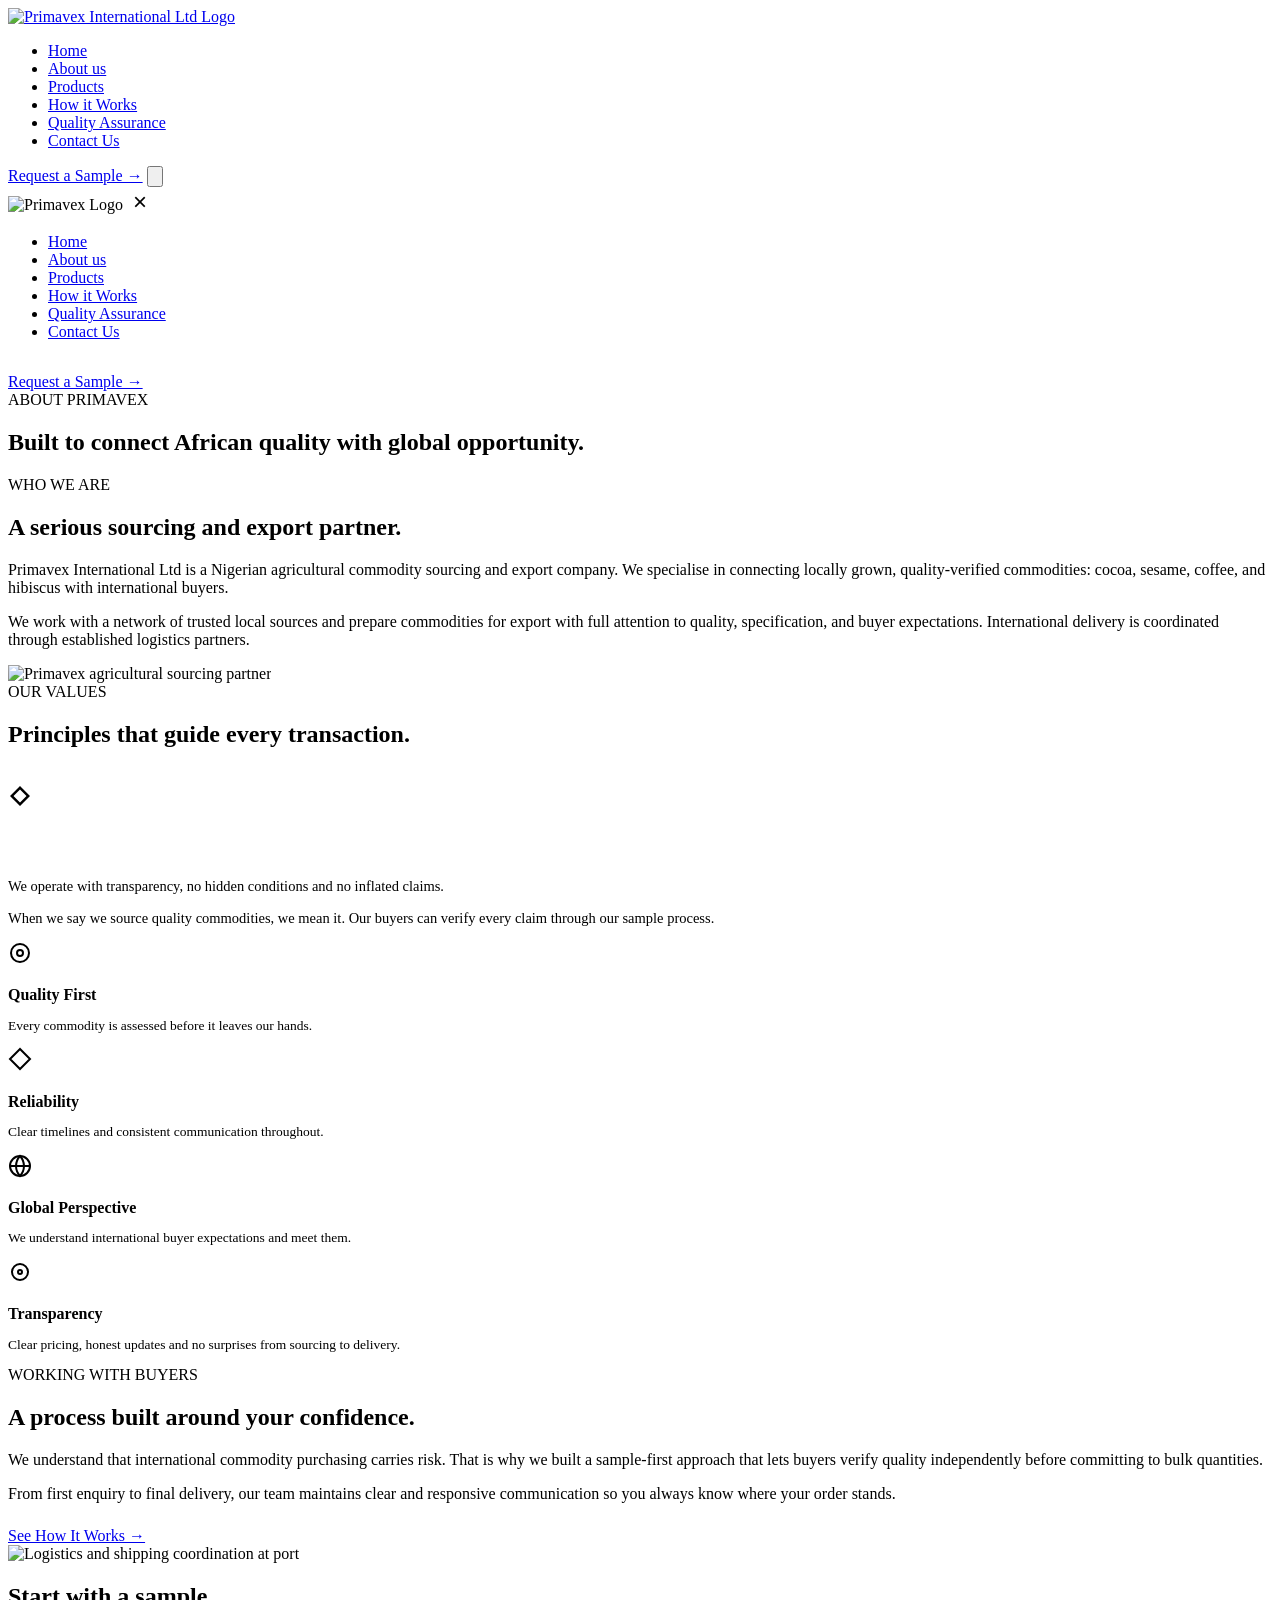
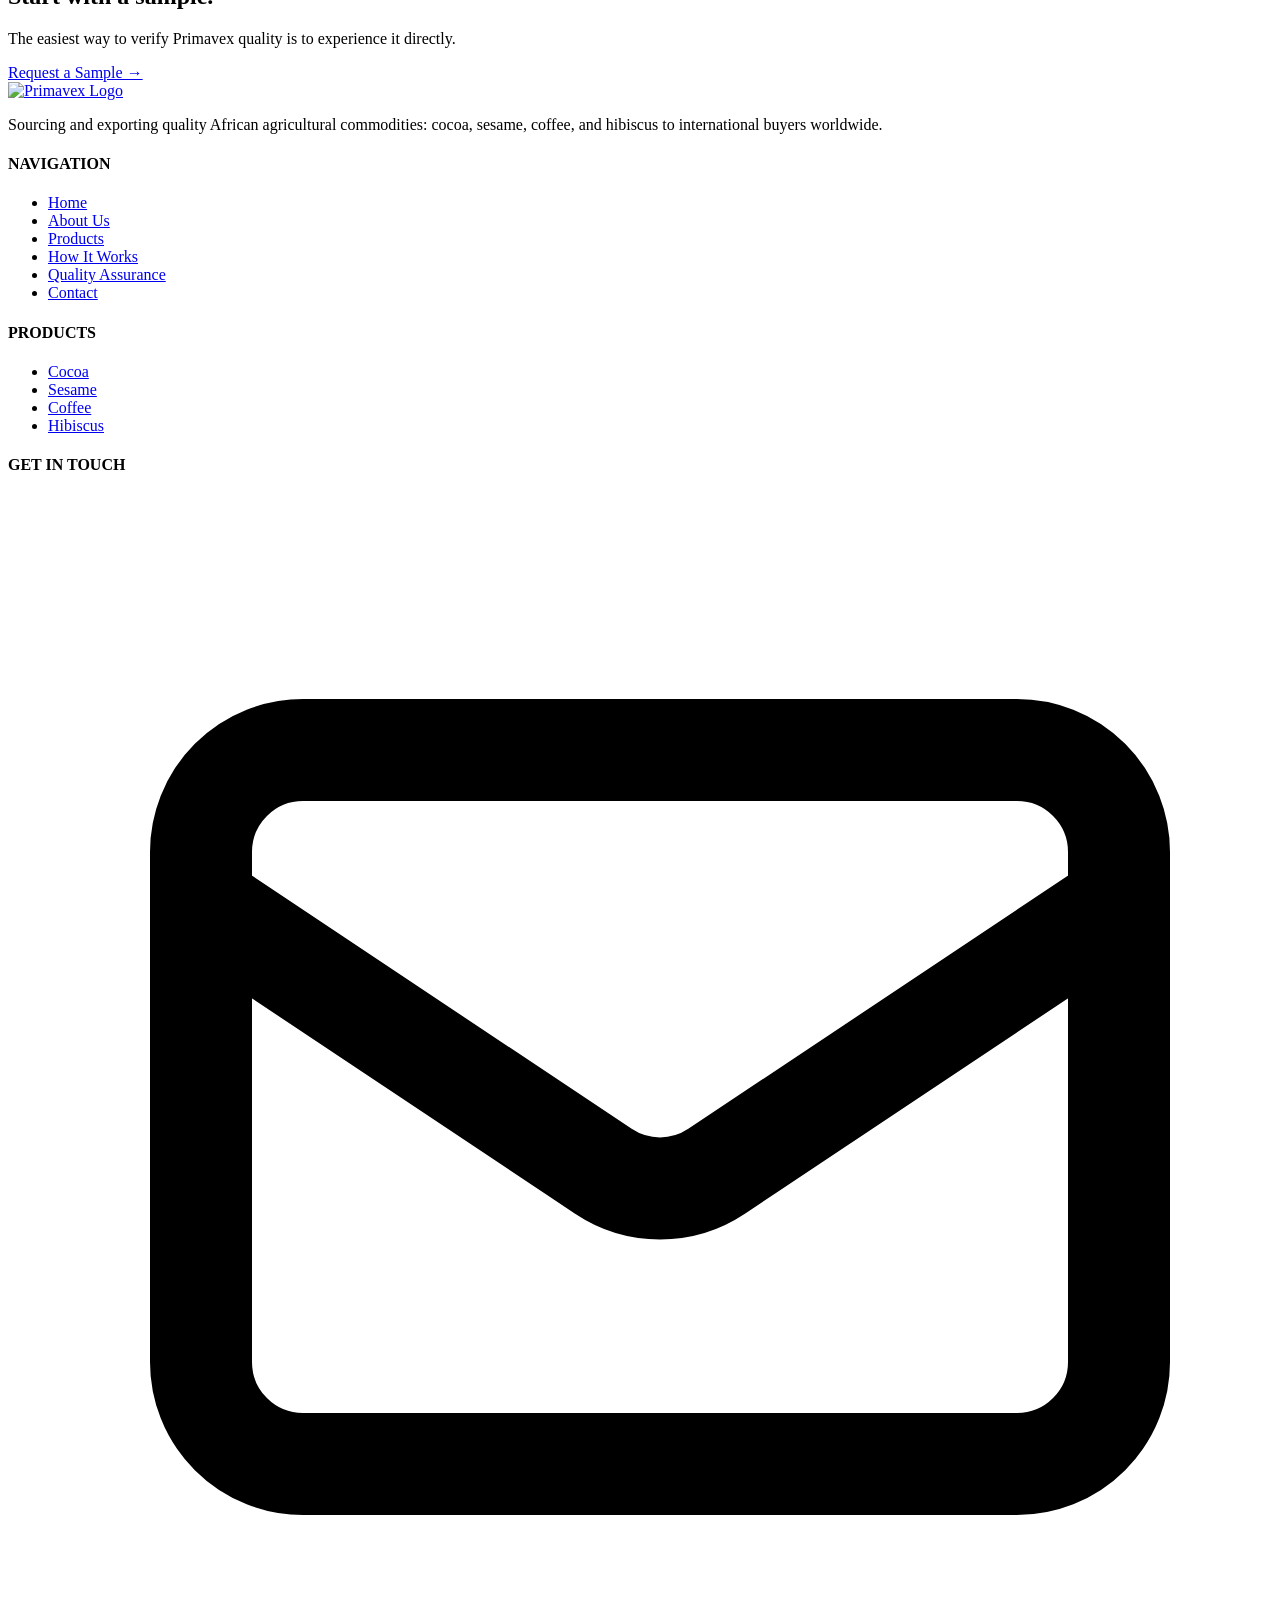
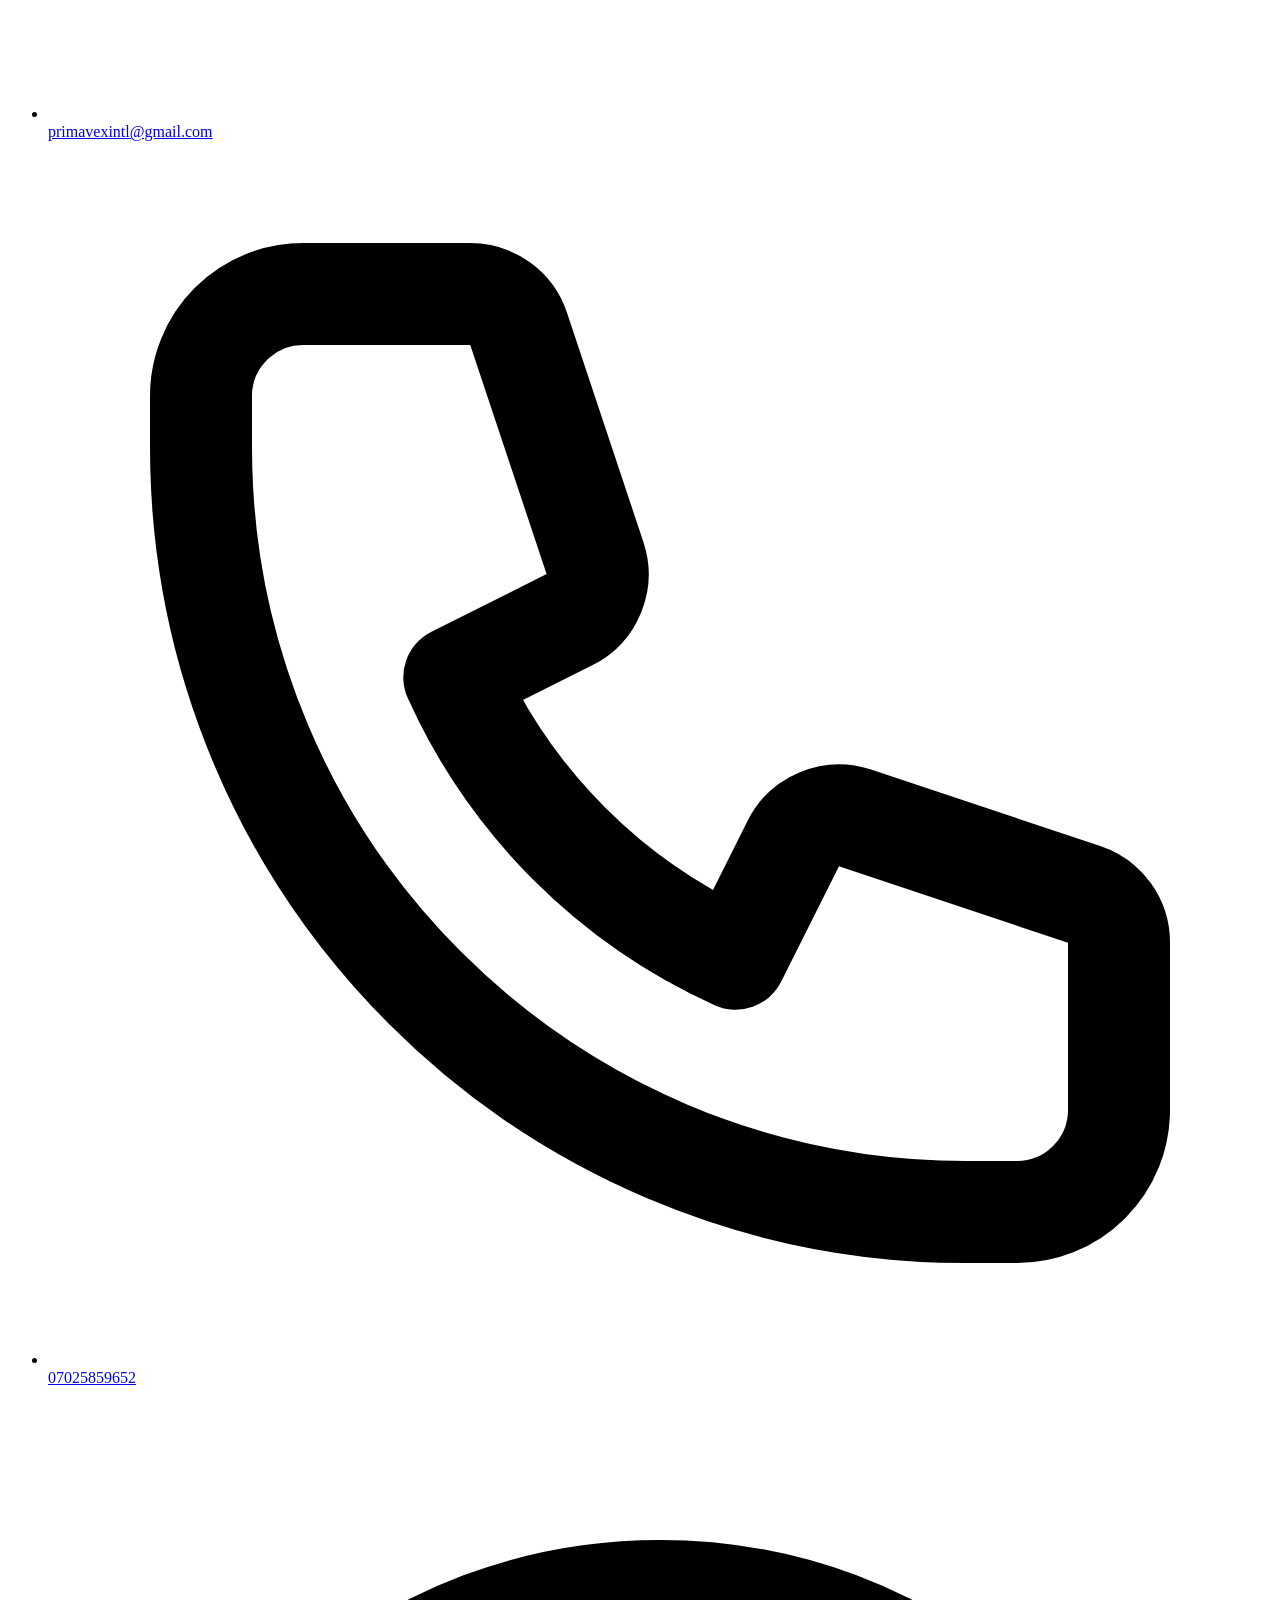
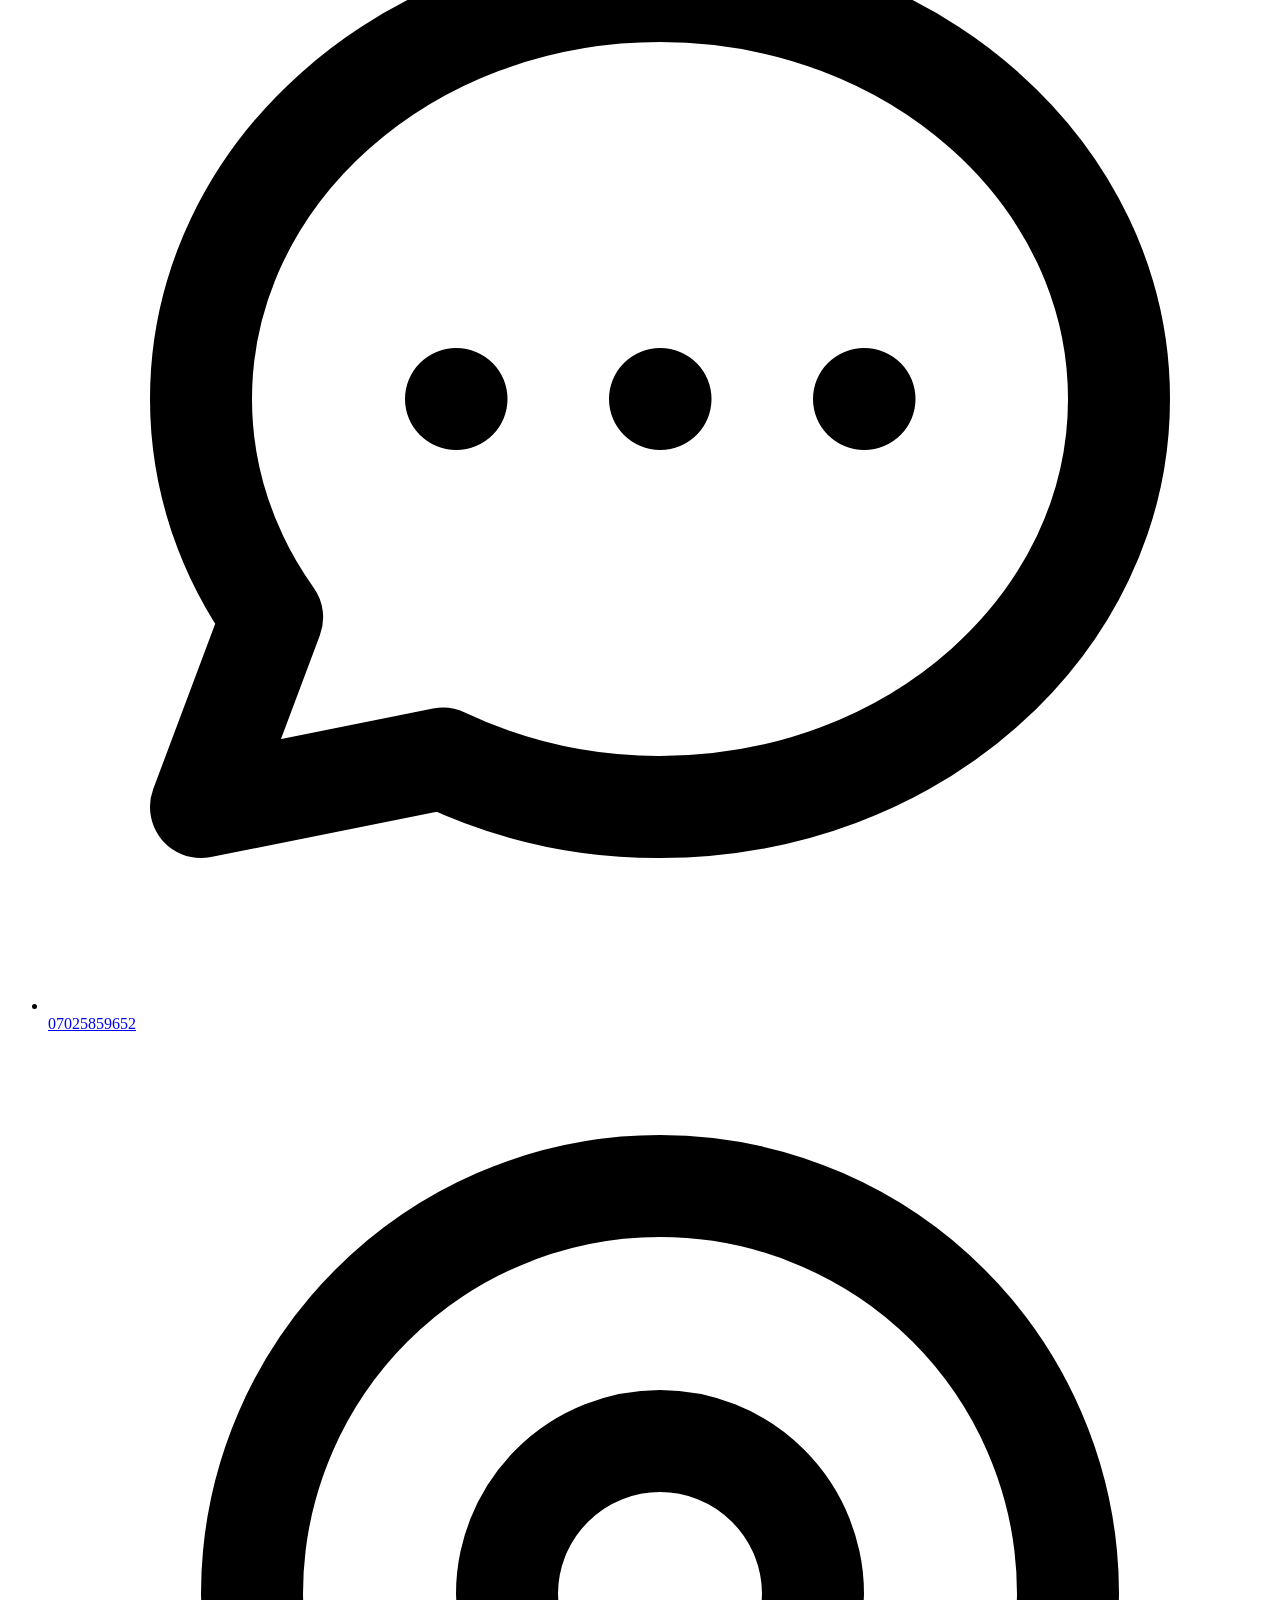
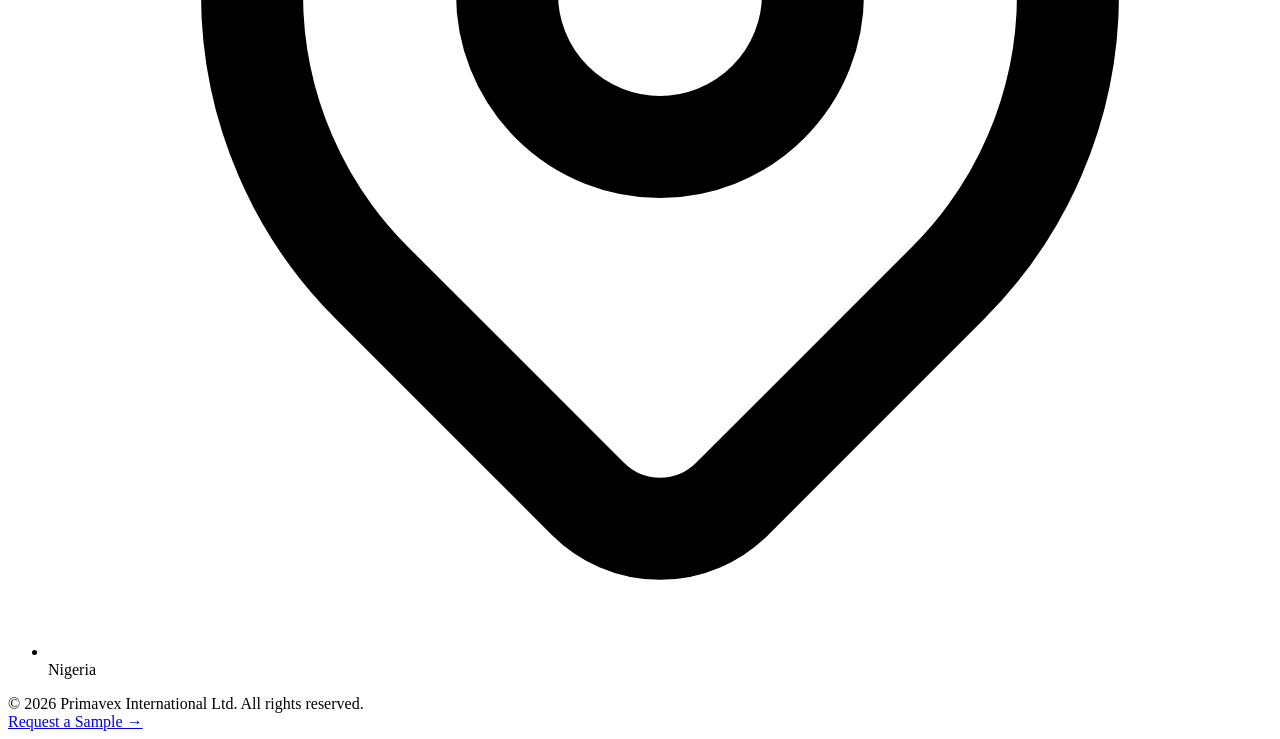
==== about.html @ c96e4984 "Add files via upload" ====
<!DOCTYPE html>
<html lang="en">
<head>
  <meta charset="UTF-8">
  <meta name="viewport" content="width=device-width, initial-scale=1.0">
  <title>About Us | Primavex International Ltd</title>
  <meta name="description" content="Primavex International Ltd is a Nigerian agricultural commodity sourcing and export company connecting African quality with global opportunity.">
  <link rel="stylesheet" href="assets/css/style.css">
  <link rel="icon" type="image/png" href="assets/images/logo.png">
</head>
<body>

  <!-- Floating Frosted Glass Header Navigation -->
  <header class="header-wrapper">
    <nav class="nav-pill" aria-label="Main Navigation">
      <a href="index.html" class="nav-brand" aria-label="Primavex Home">
        <img src="assets/images/logo.png" alt="Primavex International Ltd Logo">
      </a>
      <ul class="nav-menu">
        <li><a href="index.html" class="nav-link">Home</a></li>
        <li><a href="about.html" class="nav-link active">About us</a></li>
        <li><a href="products.html" class="nav-link">Products</a></li>
        <li><a href="how-it-works.html" class="nav-link">How it Works</a></li>
        <li><a href="quality-assurance.html" class="nav-link">Quality Assurance</a></li>
        <li><a href="contact.html" class="nav-link">Contact Us</a></li>
      </ul>
      <div class="nav-actions">
        <a href="request-sample.html" class="btn btn-gold btn-pill">Request a Sample &rarr;</a>
        <button class="mobile-toggle" aria-label="Open mobile navigation menu">
          <svg fill="none" stroke="currentColor" stroke-width="2" viewBox="0 0 24 24">
            <path stroke-linecap="round" stroke-linejoin="round" d="M4 6h16M4 12h16M4 18h16"></path>
          </svg>
        </button>
      </div>
    </nav>
  </header>

  <!-- Mobile Navigation Drawer -->
  <div class="mobile-drawer" aria-hidden="true">
    <div class="mobile-drawer-content">
      <div>
        <div class="mobile-drawer-header">
          <img src="assets/images/logo.png" alt="Primavex Logo" style="height: 32px;">
          <button class="mobile-drawer-close" aria-label="Close menu" style="background:none;border:none;cursor:pointer;font-size:24px;color:var(--primary-navy);">&times;</button>
        </div>
        <ul class="mobile-nav-links">
          <li><a href="index.html" class="nav-link">Home</a></li>
          <li><a href="about.html" class="nav-link active">About us</a></li>
          <li><a href="products.html" class="nav-link">Products</a></li>
          <li><a href="how-it-works.html" class="nav-link">How it Works</a></li>
          <li><a href="quality-assurance.html" class="nav-link">Quality Assurance</a></li>
          <li><a href="contact.html" class="nav-link">Contact Us</a></li>
        </ul>
      </div>
      <div style="margin-top: 32px;">
        <a href="request-sample.html" class="btn btn-gold btn-full">Request a Sample &rarr;</a>
      </div>
    </div>
  </div>

  <main id="main-content">
    <!-- Hero Section -->
    <section class="hero-wrapper" style="background-image: url('assets/images/hero-about.jpg');">
      <div class="hero-overlay"></div>
      <div class="container">
        <div class="hero-content">
          <span class="eyebrow eyebrow-light">ABOUT PRIMAVEX</span>
          <h1>Built to connect African quality with global opportunity.</h1>
        </div>
      </div>
    </section>

    <!-- Section 1: Who We Are -->
    <section class="section-padding bg-white">
      <div class="container">
        <div class="editorial-split">
          <div>
            <span class="eyebrow">WHO WE ARE</span>
            <h2>A serious sourcing and export partner.</h2>
            <p style="margin-top: 14px; margin-bottom: 14px;">Primavex International Ltd is a Nigerian agricultural commodity sourcing and export company. We specialise in connecting locally grown, quality-verified commodities: cocoa, sesame, coffee, and hibiscus with international buyers.</p>
            <p>We work with a network of trusted local sources and prepare commodities for export with full attention to quality, specification, and buyer expectations. International delivery is coordinated through established logistics partners.</p>
          </div>
          <div class="editorial-img-box">
            <img src="assets/images/about-farmer.png" alt="Primavex agricultural sourcing partner">
          </div>
        </div>
      </div>
    </section>

    <!-- Section 2: Our Values (White Background & Outline-only frames) -->
    <section class="section-padding bg-white" style="padding-top: 0;">
      <div class="container">
        <div style="margin-bottom: 36px;">
          <span class="eyebrow">OUR VALUES</span>
          <h2>Principles that guide every transaction.</h2>
        </div>

        <div class="qa-teaser-grid">
          <!-- Black Integrity Card -->
          <div class="frame-black" style="display: flex; flex-direction: column; justify-content: space-between;">
            <div>
              <div style="width: 24px; height: 24px; color: var(--primary-gold); margin-bottom: 24px;">
                <svg viewBox="0 0 24 24" fill="currentColor">
                  <path d="M12 2L2 12l10 10 10-10L12 2zm0 3.5L18.5 12 12 18.5 5.5 12 12 5.5z"/>
                </svg>
              </div>
              <h3 style="font-size: 26px; margin-bottom: 14px; color: #fff;">Integrity</h3>
              <p style="margin-bottom: 14px; font-size: 14.5px;">We operate with transparency, no hidden conditions and no inflated claims.</p>
              <p style="font-size: 14.5px;">When we say we source quality commodities, we mean it. Our buyers can verify every claim through our sample process.</p>
            </div>
          </div>

          <!-- 4 Outline-Only Values Grid (No extra fill!) -->
          <div class="qa-subcards-grid">
            <div class="frame-outline">
              <div style="width: 24px; height: 24px; color: var(--primary-gold); margin-bottom: 14px;">
                <svg fill="none" stroke="currentColor" stroke-width="2" viewBox="0 0 24 24">
                  <circle cx="12" cy="12" r="9"></circle>
                  <circle cx="12" cy="12" r="3"></circle>
                </svg>
              </div>
              <h4 style="font-size: 16px; margin-bottom: 6px;">Quality First</h4>
              <p style="font-size: 13.5px;">Every commodity is assessed before it leaves our hands.</p>
            </div>

            <div class="frame-outline">
              <div style="width: 24px; height: 24px; color: var(--primary-gold); margin-bottom: 14px;">
                <svg viewBox="0 0 24 24" fill="none" stroke="currentColor" stroke-width="2">
                  <path d="M12 2L2 12l10 10 10-10L12 2z"/>
                </svg>
              </div>
              <h4 style="font-size: 16px; margin-bottom: 6px;">Reliability</h4>
              <p style="font-size: 13.5px;">Clear timelines and consistent communication throughout.</p>
            </div>

            <div class="frame-outline">
              <div style="width: 24px; height: 24px; color: var(--primary-gold); margin-bottom: 14px;">
                <svg fill="none" stroke="currentColor" stroke-width="2" viewBox="0 0 24 24">
                  <circle cx="12" cy="12" r="10"></circle>
                  <path d="M2 12h20M12 2a15.3 15.3 0 014 10 15.3 15.3 0 01-4 10 15.3 15.3 0 01-4-10 15.3 15.3 0 014-10z"></path>
                </svg>
              </div>
              <h4 style="font-size: 16px; margin-bottom: 6px;">Global Perspective</h4>
              <p style="font-size: 13.5px;">We understand international buyer expectations and meet them.</p>
            </div>

            <div class="frame-outline">
              <div style="width: 24px; height: 24px; color: var(--primary-gold); margin-bottom: 14px;">
                <svg fill="none" stroke="currentColor" stroke-width="2" viewBox="0 0 24 24">
                  <circle cx="12" cy="12" r="8"></circle>
                  <circle cx="12" cy="12" r="2"></circle>
                </svg>
              </div>
              <h4 style="font-size: 16px; margin-bottom: 6px;">Transparency</h4>
              <p style="font-size: 13.5px;">Clear pricing, honest updates and no surprises from sourcing to delivery.</p>
            </div>
          </div>
        </div>
      </div>
    </section>

    <!-- Section 3: Working With Buyers -->
    <section class="section-padding bg-white" style="padding-top: 0;">
      <div class="container">
        <div class="editorial-split">
          <div>
            <span class="eyebrow">WORKING WITH BUYERS</span>
            <h2>A process built around your confidence.</h2>
            <p style="margin-top: 14px; margin-bottom: 14px;">We understand that international commodity purchasing carries risk. That is why we built a sample-first approach that lets buyers verify quality independently before committing to bulk quantities.</p>
            <p style="margin-bottom: 24px;">From first enquiry to final delivery, our team maintains clear and responsive communication so you always know where your order stands.</p>
            <a href="how-it-works.html" class="btn btn-navy">See How It Works &rarr;</a>
          </div>
          <div class="editorial-img-box">
            <img src="assets/images/about-process.png" alt="Logistics and shipping coordination at port">
          </div>
        </div>
      </div>
    </section>

    <!-- Pre-Footer Dark CTA Banner -->
    <section class="cta-banner">
      <div class="container">
        <div class="cta-banner-inner">
          <h2>Start with a sample.</h2>
          <p>The easiest way to verify Primavex quality is to experience it directly.</p>
          <div class="cta-banner-buttons">
            <a href="request-sample.html" class="btn btn-gold">Request a Sample &rarr;</a>
          </div>
        </div>
      </div>
    </section>
  </main>

  <!-- Site Footer -->
  <footer class="site-footer">
    <div class="container">
      <div class="footer-grid">
        <div class="footer-brand">
          <a href="index.html">
            <img src="assets/images/logo.png" alt="Primavex Logo">
          </a>
          <p>Sourcing and exporting quality African agricultural commodities: cocoa, sesame, coffee, and hibiscus to international buyers worldwide.</p>
        </div>
        <div>
          <h4 class="footer-heading">NAVIGATION</h4>
          <ul class="footer-links">
            <li><a href="index.html">Home</a></li>
            <li><a href="about.html">About Us</a></li>
            <li><a href="products.html">Products</a></li>
            <li><a href="how-it-works.html">How It Works</a></li>
            <li><a href="quality-assurance.html">Quality Assurance</a></li>
            <li><a href="contact.html">Contact</a></li>
          </ul>
        </div>
        <div>
          <h4 class="footer-heading">PRODUCTS</h4>
          <ul class="footer-links">
            <li><a href="products/cocoa.html">Cocoa</a></li>
            <li><a href="products/sesame.html">Sesame</a></li>
            <li><a href="products/coffee.html">Coffee</a></li>
            <li><a href="products/hibiscus.html">Hibiscus</a></li>
          </ul>
        </div>
        <div>
          <h4 class="footer-heading">GET IN TOUCH</h4>
          <ul class="footer-contact-list">
            <li class="footer-contact-item">
              <svg fill="none" stroke="currentColor" stroke-width="2" viewBox="0 0 24 24">
                <path stroke-linecap="round" stroke-linejoin="round" d="M3 8l7.89 5.26a2 2 0 002.22 0L21 8M5 19h14a2 2 0 002-2V7a2 2 0 00-2-2H5a2 2 0 00-2 2v10a2 2 0 002 2z"></path>
              </svg>
              <a href="mailto:primavexintl@gmail.com">primavexintl@gmail.com</a>
            </li>
            <li class="footer-contact-item">
              <svg fill="none" stroke="currentColor" stroke-width="2" viewBox="0 0 24 24">
                <path stroke-linecap="round" stroke-linejoin="round" d="M3 5a2 2 0 012-2h3.28a1 1 0 01.948.684l1.498 4.493a1 1 0 01-.502 1.21l-2.257 1.13a11.042 11.042 0 005.516 5.516l1.13-2.257a1 1 0 011.21-.502l4.493 1.498a1 1 0 01.684.949V19a2 2 0 01-2 2h-1C9.716 21 3 14.284 3 6V5z"></path>
              </svg>
              <a href="tel:07025859652">07025859652</a>
            </li>
            <li class="footer-contact-item">
              <svg fill="none" stroke="currentColor" stroke-width="2" viewBox="0 0 24 24">
                <path stroke-linecap="round" stroke-linejoin="round" d="M8 12h.01M12 12h.01M16 12h.01M21 12c0 4.418-4.03 8-9 8a9.863 9.863 0 01-4.255-.949L3 20l1.395-3.72C3.512 15.042 3 13.574 3 12c0-4.418 4.03-8 9-8s9 3.582 9 8z"></path>
              </svg>
              <a href="https://wa.me/2347025859652" target="_blank" rel="noopener">07025859652</a>
            </li>
            <li class="footer-contact-item">
              <svg fill="none" stroke="currentColor" stroke-width="2" viewBox="0 0 24 24">
                <path stroke-linecap="round" stroke-linejoin="round" d="M17.657 16.657L13.414 20.9a1.998 1.998 0 01-2.827 0l-4.244-4.243a8 8 0 1111.314 0z"></path>
                <path stroke-linecap="round" stroke-linejoin="round" d="M15 11a3 3 0 11-6 0 3 3 0 016 0z"></path>
              </svg>
              <span>Nigeria</span>
            </li>
          </ul>
        </div>
      </div>
      <div class="footer-bottom">
        <div>&copy; 2026 Primavex International Ltd. All rights reserved.</div>
        <div>
          <a href="request-sample.html" class="btn btn-gold btn-sm">Request a Sample &rarr;</a>
        </div>
      </div>
    </div>
  </footer>

  <script src="assets/js/main.js"></script>
</body>
</html>
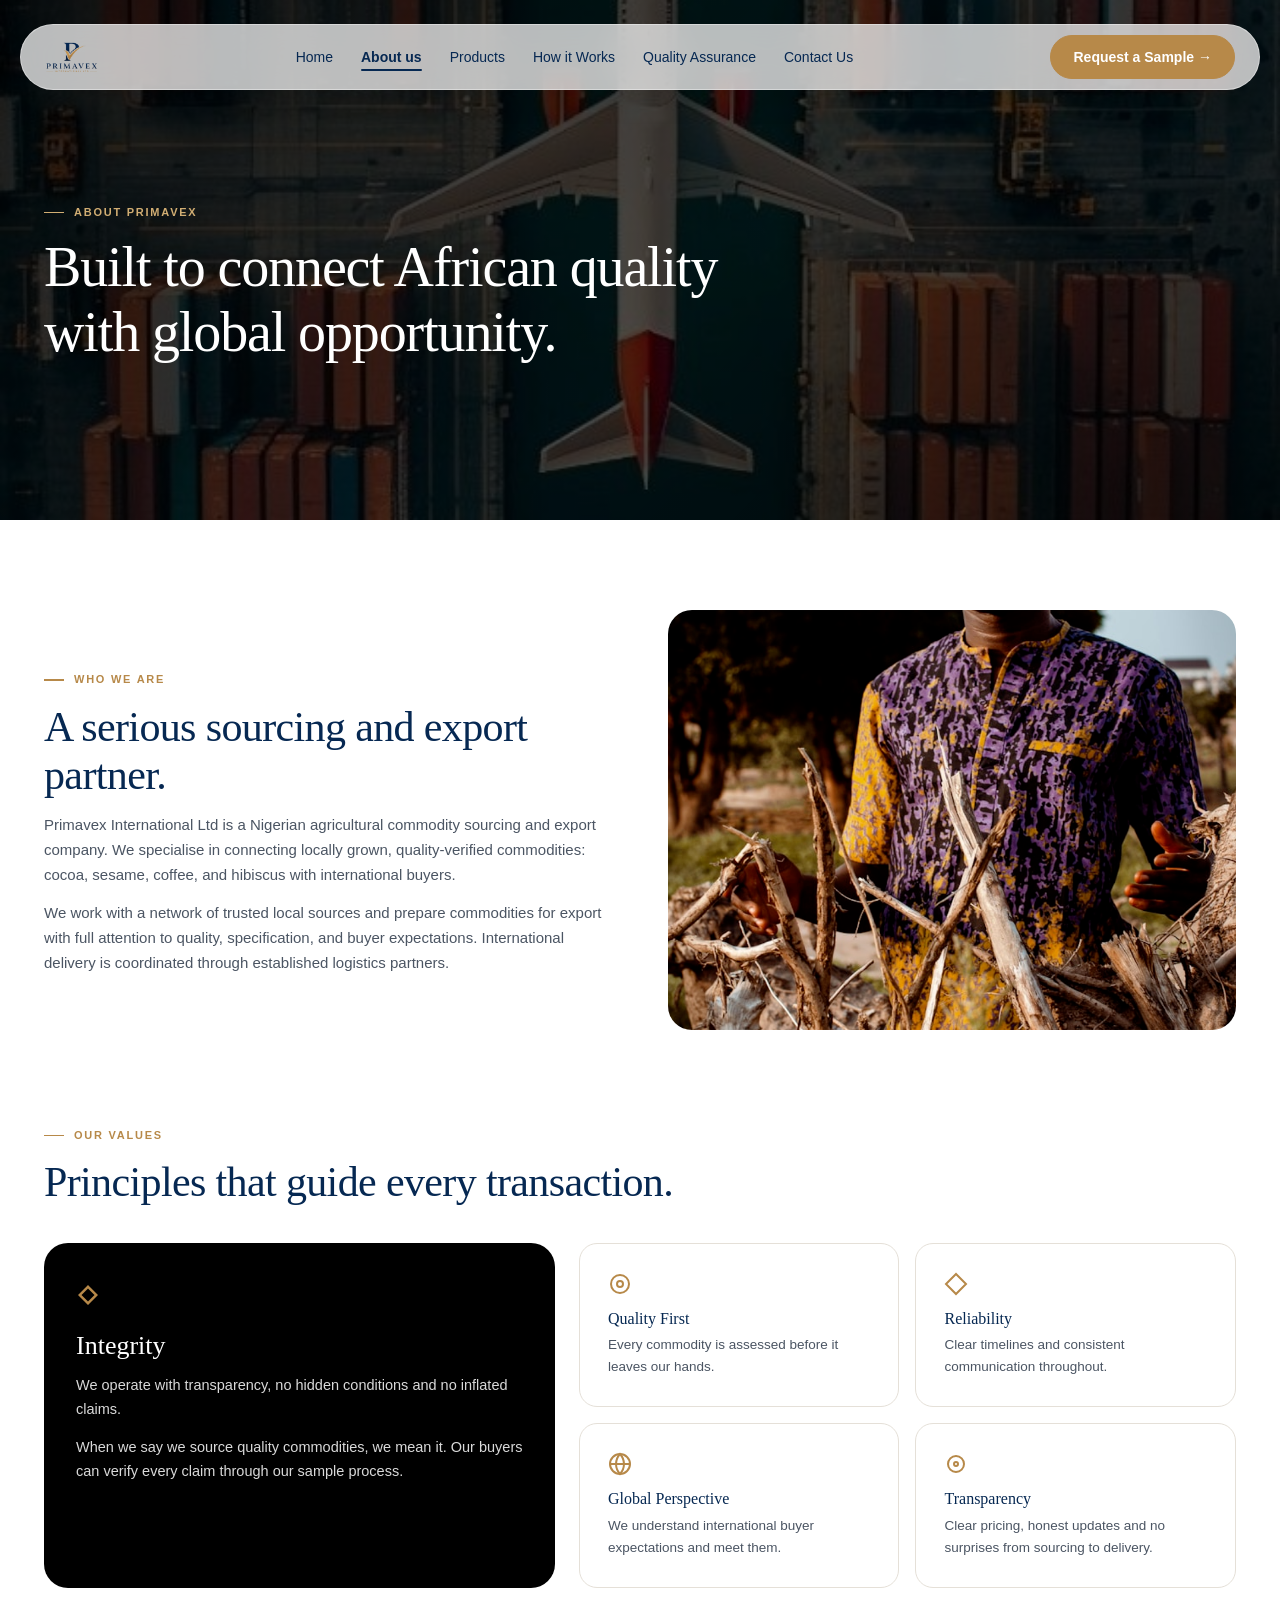
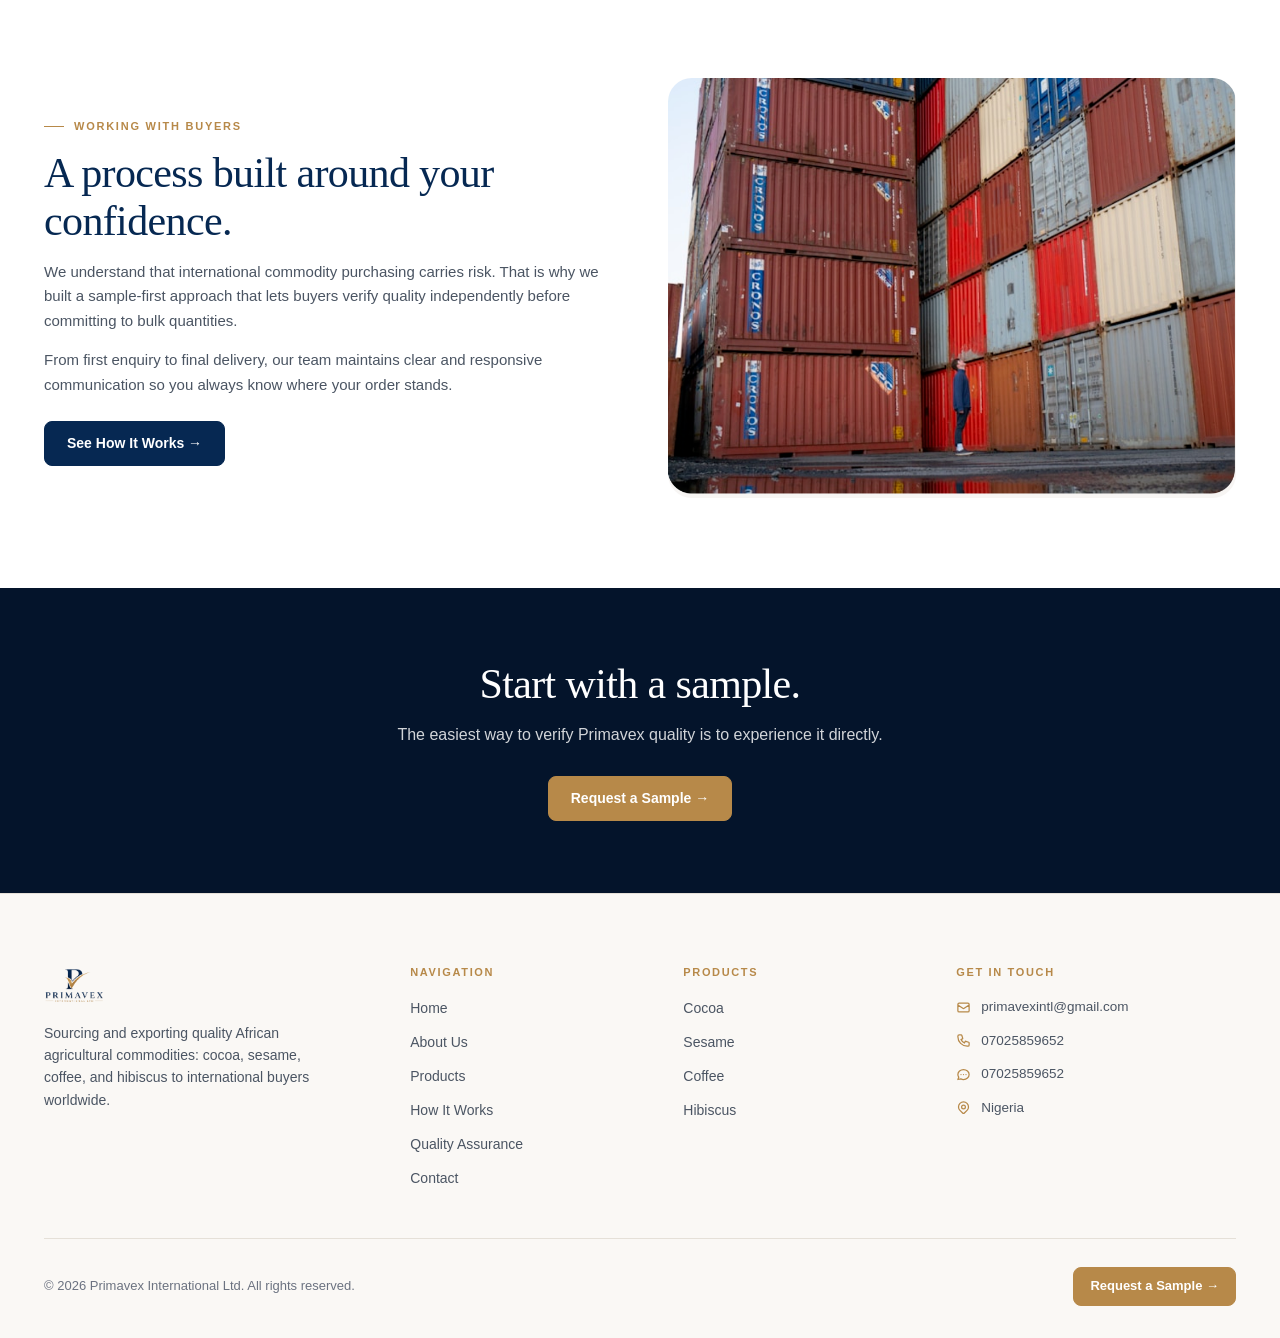
==== commit afdeca4c: "Final Primavex website implementation" ====
--- a/about.html
+++ b/about.html
@@ -5,8 +5,30 @@
   <meta name="viewport" content="width=device-width, initial-scale=1.0">
   <title>About Us | Primavex International Ltd</title>
   <meta name="description" content="Primavex International Ltd is a Nigerian agricultural commodity sourcing and export company connecting African quality with global opportunity.">
+  <meta name="robots" content="index, follow">
+  <link rel="canonical" href="https://primavex-website.vercel.app/about.html">
+
+  <!-- Open Graph / Facebook -->
+  <meta property="og:type" content="website">
+  <meta property="og:site_name" content="Primavex International Ltd">
+  <meta property="og:title" content="About Us | Primavex International Ltd">
+  <meta property="og:description" content="Primavex International Ltd is a Nigerian agricultural commodity sourcing and export company connecting African quality with global opportunity.">
+  <meta property="og:url" content="https://primavex-website.vercel.app/about.html">
+  <meta property="og:image" content="https://primavex-website.vercel.app/assets/images/hero-about.jpg">
+
+  <!-- Twitter / X Card -->
+  <meta name="twitter:card" content="summary_large_image">
+  <meta name="twitter:title" content="About Us | Primavex International Ltd">
+  <meta name="twitter:description" content="Primavex International Ltd is a Nigerian agricultural commodity sourcing and export company connecting African quality with global opportunity.">
+  <meta name="twitter:image" content="https://primavex-website.vercel.app/assets/images/hero-about.jpg">
+
+  <!-- Favicon & Touch Icons -->
+  <link rel="icon" type="image/png" href="assets/images/logo.png">
+  <link rel="apple-touch-icon" href="assets/images/logo.png">
+  <meta name="theme-color" content="#062852">
+
+  <!-- Stylesheet -->
   <link rel="stylesheet" href="assets/css/style.css">
-  <link rel="icon" type="image/png" href="assets/images/logo.png">
 </head>
 <body>
 
@@ -240,7 +262,7 @@
               <svg fill="none" stroke="currentColor" stroke-width="2" viewBox="0 0 24 24">
                 <path stroke-linecap="round" stroke-linejoin="round" d="M8 12h.01M12 12h.01M16 12h.01M21 12c0 4.418-4.03 8-9 8a9.863 9.863 0 01-4.255-.949L3 20l1.395-3.72C3.512 15.042 3 13.574 3 12c0-4.418 4.03-8 9-8s9 3.582 9 8z"></path>
               </svg>
-              <a href="https://wa.me/2347025859652" target="_blank" rel="noopener">07025859652</a>
+              <a href="https://wa.me/2347025859652" target="_blank" rel="noopener noreferrer">07025859652</a>
             </li>
             <li class="footer-contact-item">
               <svg fill="none" stroke="currentColor" stroke-width="2" viewBox="0 0 24 24">
--- a/assets/css/style.css
+++ b/assets/css/style.css
@@ -0,0 +1,1496 @@
+/* ==========================================================================
+   PRIMAVEX INTERNATIONAL LTD | MAIN STYLESHEET
+   Accurate visual translation strictly adhering to Figma designs
+   ========================================================================== */
+
+@import url('https://fonts.googleapis.com/css2?family=Cormorant+Garamond:ital,wght@0,400;0,500;0,600;0,700;1,400;1,600&family=Manrope:wght@300;400;500;600;700&display=swap');
+
+:root {
+  /* Brand Color Palette */
+  --primary-navy: #062852;
+  --deep-navy: #051A3A;
+  --dark-black: #000000;
+  --dark-banner: #04142B;
+  --primary-gold: #B78949;
+  --soft-gold: #D2AE73;
+  --light-gold: #E5C38E;
+  
+  /* Surfaces & Neutrals */
+  --white: #FFFFFF;
+  --page-bg: #FFFFFF;
+  --off-white: #FFFFFF;
+  --subtle-gray: #F9FAFB;
+  --warm-surface: #FAF8F5;
+  --footer-bg: #FAF8F5;
+  
+  /* Text & Borders */
+  --neutral-dark: #111827;
+  --neutral-body: #4B5563;
+  --neutral-light: #6B7280;
+  --border-color: #E5E0D8;
+  --border-subtle: #ECE8E1;
+
+  /* Typography */
+  --font-serif: 'Cormorant Garamond', Georgia, serif;
+  --font-sans: 'Manrope', -apple-system, BlinkMacSystemFont, 'Segoe UI', Roboto, sans-serif;
+
+  /* Dimensions & Spacing */
+  --container-max: 1240px;
+  --radius-sm: 8px;
+  --radius-md: 12px;
+  --radius-lg: 18px;
+  --radius-xl: 24px;
+  --radius-hero: 28px;
+  --radius-full: 9999px;
+
+  /* Shadows */
+  --shadow-sm: 0 1px 3px rgba(0, 0, 0, 0.04);
+  --shadow-md: 0 4px 16px rgba(0, 0, 0, 0.06);
+  --shadow-lg: 0 10px 30px rgba(0, 0, 0, 0.08);
+}
+
+/* Base Reset & Defaults */
+*, *::before, *::after {
+  box-sizing: border-box;
+  margin: 0;
+  padding: 0;
+}
+
+html {
+  font-size: 16px;
+  scroll-behavior: smooth;
+  -webkit-font-smoothing: antialiased;
+  -moz-osx-font-smoothing: grayscale;
+}
+
+body {
+  font-family: var(--font-sans);
+  font-size: 15px;
+  line-height: 1.6;
+  color: var(--neutral-body);
+  background-color: var(--page-bg);
+  min-height: 100vh;
+  display: flex;
+  flex-direction: column;
+}
+
+img, svg, video {
+  display: block;
+  max-width: 100%;
+  height: auto;
+}
+
+a {
+  color: inherit;
+  text-decoration: none;
+  transition: all 0.2s ease;
+}
+
+button, input, select, textarea {
+  font-family: inherit;
+  font-size: inherit;
+}
+
+/* Typography Scale */
+h1, h2, h3, h4, .font-serif {
+  font-family: var(--font-serif);
+  color: var(--primary-navy);
+  font-weight: 500;
+  line-height: 1.15;
+}
+
+h1 {
+  font-size: clamp(36px, 4.8vw, 56px);
+  letter-spacing: -0.02em;
+}
+
+h2 {
+  font-size: clamp(28px, 3.6vw, 42px);
+  letter-spacing: -0.015em;
+}
+
+h3 {
+  font-size: clamp(20px, 2.2vw, 28px);
+}
+
+h4 {
+  font-size: 18px;
+}
+
+p {
+  color: var(--neutral-body);
+  font-size: 15px;
+  line-height: 1.65;
+}
+
+.text-gold {
+  color: var(--primary-gold);
+}
+
+.text-navy {
+  color: var(--primary-navy);
+}
+
+.text-white {
+  color: var(--white);
+}
+
+.text-muted {
+  color: var(--neutral-light);
+}
+
+/* Eyebrow Label (No em dashes, clean uppercase typography) */
+.eyebrow {
+  display: inline-flex;
+  align-items: center;
+  gap: 10px;
+  font-family: var(--font-sans);
+  font-size: 11px;
+  font-weight: 700;
+  letter-spacing: 0.16em;
+  text-transform: uppercase;
+  color: var(--primary-gold);
+  margin-bottom: 14px;
+}
+
+.eyebrow::before {
+  content: '';
+  display: inline-block;
+  width: 20px;
+  height: 1.5px;
+  background-color: var(--primary-gold);
+}
+
+.eyebrow-light {
+  color: var(--soft-gold);
+}
+.eyebrow-light::before {
+  background-color: var(--soft-gold);
+}
+
+/* Containers */
+.container {
+  width: 100%;
+  max-width: var(--container-max);
+  margin-left: auto;
+  margin-right: auto;
+  padding-left: 24px;
+  padding-right: 24px;
+}
+
+.section-padding {
+  padding-top: clamp(56px, 7vw, 90px);
+  padding-bottom: clamp(56px, 7vw, 90px);
+}
+
+.bg-white {
+  background-color: var(--white);
+}
+
+.bg-warm-surface {
+  background-color: var(--warm-surface);
+}
+
+/* Floating Glass Header Navigation */
+.header-wrapper {
+  position: absolute;
+  top: 24px;
+  left: 0;
+  width: 100%;
+  z-index: 100;
+  display: flex;
+  justify-content: center;
+  padding: 0 20px;
+}
+
+.nav-pill {
+  width: 100%;
+  max-width: var(--container-max);
+  background: rgba(255, 255, 255, 0.72);
+  backdrop-filter: blur(20px);
+  -webkit-backdrop-filter: blur(20px);
+  border: 1px solid rgba(255, 255, 255, 0.4);
+  border-radius: var(--radius-full);
+  padding: 10px 24px;
+  display: flex;
+  align-items: center;
+  justify-content: space-between;
+  box-shadow: 0 10px 30px rgba(0, 0, 0, 0.08);
+  transition: all 0.3s ease;
+}
+
+.nav-brand {
+  display: flex;
+  align-items: center;
+}
+
+.nav-brand img {
+  height: 34px;
+  width: auto;
+  object-fit: contain;
+}
+
+.nav-menu {
+  display: flex;
+  align-items: center;
+  list-style: none;
+  gap: 28px;
+}
+
+.nav-link {
+  font-family: var(--font-sans);
+  font-size: 14px;
+  font-weight: 500;
+  color: var(--primary-navy);
+  position: relative;
+  padding: 4px 0;
+}
+
+.nav-link:hover {
+  color: var(--primary-gold);
+}
+
+.nav-link.active {
+  color: var(--primary-navy);
+  font-weight: 600;
+}
+
+.nav-link.active::after {
+  content: '';
+  position: absolute;
+  bottom: -2px;
+  left: 0;
+  width: 100%;
+  height: 2px;
+  background-color: var(--primary-navy);
+  border-radius: 2px;
+}
+
+.nav-actions {
+  display: flex;
+  align-items: center;
+  gap: 16px;
+}
+
+/* Mobile Toggle */
+.mobile-toggle {
+  display: none;
+  background: transparent;
+  border: none;
+  cursor: pointer;
+  padding: 6px;
+  color: var(--primary-navy);
+}
+
+.mobile-toggle svg {
+  width: 24px;
+  height: 24px;
+}
+
+/* Mobile Drawer */
+.mobile-drawer {
+  position: fixed;
+  top: 0;
+  left: 0;
+  width: 100%;
+  height: 100%;
+  background: rgba(0, 0, 0, 0.6);
+  backdrop-filter: blur(8px);
+  z-index: 200;
+  opacity: 0;
+  visibility: hidden;
+  transition: all 0.3s ease;
+}
+
+.mobile-drawer.open {
+  opacity: 1;
+  visibility: visible;
+}
+
+.mobile-drawer-content {
+  position: absolute;
+  top: 0;
+  right: 0;
+  width: 85%;
+  max-width: 340px;
+  height: 100%;
+  background: var(--white);
+  padding: 32px 24px;
+  display: flex;
+  flex-direction: column;
+  justify-content: space-between;
+  transform: translateX(100%);
+  transition: transform 0.3s cubic-bezier(0.16, 1, 0.3, 1);
+  box-shadow: -10px 0 30px rgba(0, 0, 0, 0.15);
+}
+
+.mobile-drawer.open .mobile-drawer-content {
+  transform: translateX(0);
+}
+
+.mobile-drawer-header {
+  display: flex;
+  align-items: center;
+  justify-content: space-between;
+  margin-bottom: 32px;
+}
+
+.mobile-nav-links {
+  display: flex;
+  flex-direction: column;
+  gap: 20px;
+  list-style: none;
+}
+
+.mobile-nav-links .nav-link {
+  font-size: 17px;
+  display: block;
+}
+
+/* Buttons */
+.btn {
+  display: inline-flex;
+  align-items: center;
+  justify-content: center;
+  gap: 8px;
+  font-family: var(--font-sans);
+  font-size: 14px;
+  font-weight: 600;
+  padding: 10px 22px;
+  border-radius: var(--radius-sm);
+  border: 1px solid transparent;
+  cursor: pointer;
+  text-decoration: none;
+  transition: all 0.2s ease;
+  white-space: nowrap;
+}
+
+.btn-gold {
+  background-color: var(--primary-gold);
+  color: var(--white);
+  border-color: var(--primary-gold);
+}
+
+.btn-gold:hover {
+  background-color: #a4783d;
+  border-color: #a4783d;
+}
+
+.btn-navy {
+  background-color: var(--primary-navy);
+  color: var(--white);
+  border-color: var(--primary-navy);
+}
+
+.btn-navy:hover {
+  background-color: #041a37;
+  border-color: #041a37;
+}
+
+.btn-outline-white {
+  background-color: transparent;
+  color: var(--white);
+  border-color: rgba(255, 255, 255, 0.5);
+}
+
+.btn-outline-white:hover {
+  background-color: rgba(255, 255, 255, 0.1);
+  border-color: var(--white);
+}
+
+.btn-outline-navy {
+  background-color: transparent;
+  color: var(--primary-navy);
+  border-color: var(--border-color);
+}
+
+.btn-outline-navy:hover {
+  border-color: var(--primary-navy);
+  background-color: var(--subtle-gray);
+}
+
+.btn-white {
+  background-color: var(--white);
+  color: var(--primary-navy);
+  border-color: var(--white);
+}
+
+.btn-white:hover {
+  background-color: #f3f4f6;
+}
+
+.btn-pill {
+  border-radius: var(--radius-full);
+}
+
+.btn-sm {
+  padding: 8px 16px;
+  font-size: 13px;
+}
+
+.btn-lg {
+  padding: 13px 26px;
+  font-size: 15px;
+}
+
+.btn-full {
+  width: 100%;
+}
+
+/* Hero Sections (Full-viewport / Full-width, NO rounded corner radius on background) */
+.hero-wrapper {
+  position: relative;
+  min-height: 520px;
+  display: flex;
+  align-items: center;
+  padding-top: 130px;
+  padding-bottom: 70px;
+  background-color: var(--deep-navy);
+  background-size: cover;
+  background-position: center;
+  background-repeat: no-repeat;
+  color: var(--white);
+  overflow: hidden;
+  border-radius: 0;
+  margin: 0;
+  width: 100%;
+}
+
+.hero-overlay {
+  position: absolute;
+  inset: 0;
+  background: linear-gradient(135deg, rgba(0, 0, 0, 0.85) 0%, rgba(0, 0, 0, 0.7) 55%, rgba(0, 0, 0, 0.85) 100%);
+}
+
+.hero-content {
+  position: relative;
+  z-index: 10;
+  max-width: 780px;
+}
+
+.hero-content h1 {
+  color: var(--white);
+  margin-bottom: 20px;
+}
+
+.hero-content p {
+  color: rgba(255, 255, 255, 0.85);
+  font-size: clamp(16px, 1.8vw, 19px);
+  line-height: 1.6;
+  margin-bottom: 32px;
+}
+
+.hero-split-content {
+  display: grid;
+  grid-template-columns: 1fr 1fr;
+  gap: 40px;
+  align-items: flex-end;
+}
+
+.hero-cta-group {
+  display: flex;
+  flex-wrap: wrap;
+  gap: 16px;
+  align-items: center;
+}
+
+/* Feature Highlights Bar */
+.feature-bar {
+  background: var(--white);
+  padding: 36px 0 24px 0;
+  border-bottom: 1px solid var(--border-subtle);
+}
+
+.feature-bar-grid {
+  display: grid;
+  grid-template-columns: repeat(4, 1fr);
+  gap: 24px;
+}
+
+.feature-bar-item {
+  display: flex;
+  align-items: flex-start;
+  gap: 14px;
+}
+
+.feature-icon-box {
+  width: 42px;
+  height: 42px;
+  border-radius: var(--radius-sm);
+  background: #FAF8F5;
+  border: 1px solid #EFEAE2;
+  color: var(--primary-gold);
+  display: flex;
+  align-items: center;
+  justify-content: center;
+  flex-shrink: 0;
+}
+
+.feature-bar-item h4 {
+  font-family: var(--font-sans);
+  font-size: 14.5px;
+  font-weight: 700;
+  color: var(--primary-navy);
+  margin-bottom: 4px;
+}
+
+.feature-bar-item p {
+  font-size: 13px;
+  line-height: 1.5;
+  color: var(--neutral-body);
+}
+
+/* Product Showcase (Home) */
+.product-showcase-grid {
+  display: grid;
+  grid-template-columns: 1fr 1.25fr;
+  gap: 48px;
+  align-items: center;
+}
+
+.product-cards-2x2 {
+  display: grid;
+  grid-template-columns: repeat(2, 1fr);
+  gap: 20px;
+}
+
+.showcase-product-card {
+  position: relative;
+  height: 220px;
+  border-radius: var(--radius-lg);
+  overflow: hidden;
+  background-size: cover;
+  background-position: center;
+  display: flex;
+  flex-direction: column;
+  justify-content: space-between;
+  padding: 16px;
+  box-shadow: var(--shadow-sm);
+  transition: transform 0.3s ease, box-shadow 0.3s ease;
+  text-decoration: none;
+}
+
+.showcase-product-card::before {
+  content: '';
+  position: absolute;
+  inset: 0;
+  background: linear-gradient(180deg, rgba(0, 0, 0, 0.15) 0%, rgba(0, 0, 0, 0.65) 100%);
+  transition: opacity 0.3s ease;
+}
+
+.showcase-product-card:hover {
+  transform: translateY(-4px);
+  box-shadow: var(--shadow-lg);
+}
+
+.showcase-product-card:hover::before {
+  background: linear-gradient(180deg, rgba(0, 0, 0, 0.1) 0%, rgba(0, 0, 0, 0.8) 100%);
+}
+
+.showcase-badge {
+  position: relative;
+  z-index: 2;
+  align-self: flex-start;
+  background: rgba(255, 255, 255, 0.85);
+  backdrop-filter: blur(8px);
+  color: var(--primary-navy);
+  font-size: 12px;
+  font-weight: 700;
+  padding: 4px 12px;
+  border-radius: var(--radius-full);
+}
+
+.showcase-arrow-btn {
+  position: relative;
+  z-index: 2;
+  align-self: flex-end;
+  width: 32px;
+  height: 32px;
+  border-radius: var(--radius-full);
+  background: var(--primary-navy);
+  color: var(--white);
+  display: flex;
+  align-items: center;
+  justify-content: center;
+  transition: background-color 0.2s ease, transform 0.2s ease;
+}
+
+.showcase-product-card:hover .showcase-arrow-btn {
+  background: var(--primary-gold);
+  transform: rotate(45deg);
+}
+
+/* 5-Step Process (Home & How It Works) */
+.process-split {
+  display: grid;
+  grid-template-columns: 1fr 1.35fr;
+  gap: 56px;
+  align-items: flex-start;
+}
+
+.process-steps-list {
+  display: flex;
+  flex-direction: column;
+}
+
+.process-step-item {
+  display: grid;
+  grid-template-columns: 70px 1fr;
+  gap: 20px;
+  padding: 24px 0;
+  border-bottom: 1px solid var(--border-subtle);
+  align-items: baseline;
+}
+
+.process-step-item:last-child {
+  border-bottom: none;
+}
+
+.process-step-num {
+  font-family: var(--font-serif);
+  font-size: 38px;
+  color: var(--soft-gold);
+  line-height: 1;
+  font-weight: 600;
+}
+
+.process-step-text h3 {
+  font-family: var(--font-serif);
+  font-size: 22px;
+  color: var(--primary-navy);
+  margin-bottom: 6px;
+}
+
+.process-step-text p {
+  font-size: 14.5px;
+  color: var(--neutral-body);
+  line-height: 1.6;
+}
+
+/* Editorial 2-Column Split */
+.editorial-split {
+  display: grid;
+  grid-template-columns: 1fr 1fr;
+  gap: 56px;
+  align-items: center;
+}
+
+.editorial-img-box {
+  border-radius: var(--radius-xl);
+  overflow: hidden;
+}
+
+.editorial-img-box img {
+  width: 100%;
+  height: 420px;
+  object-fit: cover;
+}
+
+/* Outline-Only vs Filled Frame Rules (Strict Figma Fidelity) */
+.frame-outline {
+  background: var(--white);
+  border: 1px solid var(--border-color);
+  border-radius: var(--radius-lg);
+  padding: 28px;
+}
+
+.frame-black {
+  background: var(--dark-black);
+  color: var(--white);
+  border-radius: var(--radius-xl);
+  padding: 40px 32px;
+}
+
+.frame-black h2, .frame-black h3, .frame-black h4 {
+  color: var(--white);
+}
+
+.frame-black p {
+  color: rgba(255, 255, 255, 0.85);
+}
+
+/* Quality Assurance Teaser (Home) */
+.qa-teaser-grid {
+  display: grid;
+  grid-template-columns: 1.05fr 1.35fr;
+  gap: 24px;
+}
+
+.qa-subcards-grid {
+  display: grid;
+  grid-template-columns: repeat(2, 1fr);
+  gap: 16px;
+}
+
+.qa-subcard {
+  background: var(--white);
+  border: 1px solid var(--border-color);
+  border-radius: var(--radius-md);
+  padding: 24px;
+}
+
+.qa-subcard h4 {
+  font-family: var(--font-sans);
+  font-size: 15px;
+  font-weight: 700;
+  color: var(--primary-navy);
+  margin-bottom: 8px;
+}
+
+.qa-subcard p {
+  font-size: 13.5px;
+}
+
+/* Global Reach Map Section (No dark border outline!) */
+.global-reach-box {
+  text-align: center;
+  max-width: 700px;
+  margin: 0 auto 36px auto;
+}
+
+.map-container {
+  border-radius: var(--radius-xl);
+  overflow: hidden;
+  /* NO dark outline/border! Clean image matching Figma */
+}
+
+.map-container img {
+  width: 100%;
+  height: auto;
+  display: block;
+}
+
+/* Pre-Footer Dark CTA Banner */
+.cta-banner {
+  background-color: var(--dark-banner);
+  color: var(--white);
+  text-align: center;
+  padding: 72px 24px;
+}
+
+.cta-banner-inner {
+  max-width: 640px;
+  margin: 0 auto;
+}
+
+.cta-banner h2 {
+  color: var(--white);
+  margin-bottom: 14px;
+}
+
+.cta-banner p {
+  color: rgba(255, 255, 255, 0.82);
+  font-size: 16px;
+  margin-bottom: 28px;
+}
+
+.cta-banner-buttons {
+  display: flex;
+  justify-content: center;
+  gap: 14px;
+  flex-wrap: wrap;
+}
+
+/* Products Catalog Page */
+.products-catalog-grid {
+  display: grid;
+  grid-template-columns: repeat(2, 1fr);
+  gap: 28px;
+}
+
+.product-card-large {
+  background: var(--white);
+  border: 1px solid var(--border-color);
+  border-radius: var(--radius-xl);
+  overflow: hidden;
+  display: flex;
+  flex-direction: column;
+}
+
+.product-card-image {
+  height: 260px;
+  width: 100%;
+  object-fit: cover;
+}
+
+.product-card-body {
+  padding: 28px;
+  display: flex;
+  flex-direction: column;
+  flex-grow: 1;
+}
+
+.product-meta-tags {
+  display: flex;
+  align-items: center;
+  gap: 10px;
+  margin-bottom: 14px;
+}
+
+.tag-badge {
+  color: var(--primary-gold);
+  font-size: 11px;
+  font-weight: 700;
+  text-transform: uppercase;
+  letter-spacing: 0.1em;
+}
+
+.origin-text {
+  font-size: 13px;
+  color: var(--neutral-light);
+}
+
+.product-card-body h3 {
+  font-family: var(--font-serif);
+  font-size: 24px;
+  color: var(--primary-navy);
+  margin-bottom: 10px;
+}
+
+.product-card-body p {
+  font-size: 14.5px;
+  margin-bottom: 24px;
+  flex-grow: 1;
+}
+
+.product-card-actions {
+  display: flex;
+  align-items: center;
+  gap: 12px;
+}
+
+/* Product Detail Page */
+.breadcrumbs {
+  display: flex;
+  align-items: center;
+  gap: 8px;
+  font-size: 13.5px;
+  color: var(--neutral-light);
+  margin-bottom: 28px;
+}
+
+.breadcrumbs a {
+  color: var(--primary-navy);
+  font-weight: 500;
+}
+
+.product-detail-split {
+  display: grid;
+  grid-template-columns: 1.1fr 1fr;
+  gap: 44px;
+  align-items: flex-start;
+  margin-bottom: 56px;
+}
+
+.product-hero-image-box {
+  border-radius: var(--radius-xl);
+  overflow: hidden;
+}
+
+.product-hero-image-box img {
+  width: 100%;
+  height: 480px;
+  object-fit: cover;
+}
+
+.product-detail-info {
+  display: flex;
+  flex-direction: column;
+}
+
+.product-detail-subtitle {
+  font-family: var(--font-serif);
+  font-style: italic;
+  font-size: 20px;
+  color: var(--neutral-body);
+  margin-bottom: 14px;
+}
+
+/* Outline-only specifications box (No unnecessary background fill!) */
+.specifications-box {
+  background: transparent;
+  border: 1px solid var(--border-color);
+  border-radius: var(--radius-md);
+  padding: 24px;
+  margin: 24px 0;
+}
+
+.specifications-box-title {
+  font-family: var(--font-sans);
+  font-size: 11px;
+  font-weight: 700;
+  text-transform: uppercase;
+  letter-spacing: 0.12em;
+  color: var(--primary-gold);
+  margin-bottom: 14px;
+}
+
+.specifications-list {
+  list-style: none;
+  display: flex;
+  flex-direction: column;
+  gap: 8px;
+}
+
+.specifications-list li {
+  font-size: 14px;
+  color: var(--neutral-dark);
+  display: flex;
+  align-items: flex-start;
+  gap: 8px;
+}
+
+.specifications-list li::before {
+  content: '•';
+  color: var(--primary-gold);
+  font-size: 16px;
+  line-height: 1;
+}
+
+.product-overview-section {
+  background: var(--white);
+  padding: 56px 0;
+  border-top: 1px solid var(--border-subtle);
+  border-bottom: 1px solid var(--border-subtle);
+}
+
+.overview-split {
+  display: grid;
+  grid-template-columns: 1fr 1.6fr;
+  gap: 48px;
+}
+
+.sample-availability-box {
+  background: transparent;
+  border: 1px solid var(--border-color);
+  border-radius: var(--radius-md);
+  padding: 22px;
+  margin-top: 24px;
+}
+
+.sample-availability-box h4 {
+  font-family: var(--font-sans);
+  font-size: 11px;
+  font-weight: 700;
+  text-transform: uppercase;
+  letter-spacing: 0.12em;
+  color: var(--primary-gold);
+  margin-bottom: 8px;
+}
+
+/* Related Products Grid */
+.related-products-grid {
+  display: grid;
+  grid-template-columns: repeat(3, 1fr);
+  gap: 24px;
+  margin-top: 28px;
+}
+
+.related-product-card {
+  background: var(--white);
+  border: 1px solid var(--border-color);
+  border-radius: var(--radius-md);
+  overflow: hidden;
+  text-decoration: none;
+  transition: transform 0.2s ease;
+}
+
+.related-product-card:hover {
+  transform: translateY(-3px);
+}
+
+.related-product-card img {
+  height: 170px;
+  width: 100%;
+  object-fit: cover;
+}
+
+.related-product-card-body {
+  padding: 18px;
+}
+
+.related-product-card-body h4 {
+  font-family: var(--font-serif);
+  font-size: 20px;
+  color: var(--primary-navy);
+  margin-bottom: 4px;
+}
+
+.related-product-card-body span {
+  font-size: 13px;
+  color: var(--primary-gold);
+  font-weight: 600;
+}
+
+/* Quality Assurance Page (Six Pillars) */
+.qa-quote-banner {
+  background: var(--white);
+  border-left: 4px solid var(--primary-gold);
+  padding: 32px 0 32px 28px;
+  margin: 40px auto;
+  max-width: var(--container-max);
+}
+
+.qa-quote-banner blockquote {
+  font-family: var(--font-serif);
+  font-size: clamp(20px, 2.2vw, 26px);
+  font-weight: 500;
+  color: var(--primary-navy);
+  line-height: 1.4;
+}
+
+.pillars-grid {
+  display: grid;
+  grid-template-columns: repeat(3, 1fr);
+  gap: 20px;
+}
+
+.pillar-card {
+  background: var(--white);
+  border: 1px solid var(--border-color);
+  border-radius: var(--radius-md);
+  padding: 28px 24px;
+}
+
+.pillar-num {
+  font-family: var(--font-serif);
+  font-size: 32px;
+  color: var(--soft-gold);
+  font-weight: 600;
+  margin-bottom: 8px;
+}
+
+.pillar-card h4 {
+  font-family: var(--font-sans);
+  font-size: 16px;
+  font-weight: 700;
+  color: var(--primary-navy);
+  margin-bottom: 8px;
+}
+
+.pillar-card p {
+  font-size: 14px;
+  line-height: 1.55;
+}
+
+/* Form Styles & Layout (White Page Background) */
+.form-page-split {
+  display: grid;
+  grid-template-columns: 1.35fr 1fr;
+  gap: 40px;
+  align-items: flex-start;
+}
+
+.form-card {
+  background: var(--white);
+  border: 1px solid var(--border-color);
+  border-radius: var(--radius-xl);
+  padding: clamp(28px, 4vw, 44px);
+}
+
+.form-card h2 {
+  font-size: 28px;
+  margin-bottom: 6px;
+}
+
+.form-note {
+  font-size: 13px;
+  color: var(--neutral-light);
+  margin-bottom: 24px;
+}
+
+.form-grid-2 {
+  display: grid;
+  grid-template-columns: repeat(2, 1fr);
+  gap: 16px;
+  margin-bottom: 16px;
+}
+
+.form-group {
+  margin-bottom: 16px;
+  display: flex;
+  flex-direction: column;
+}
+
+.form-label {
+  font-family: var(--font-sans);
+  font-size: 13px;
+  font-weight: 600;
+  color: var(--neutral-dark);
+  margin-bottom: 6px;
+}
+
+.form-label .required {
+  color: #DC2626;
+}
+
+.form-control {
+  width: 100%;
+  height: 46px;
+  padding: 11px 14px;
+  border: 1px solid var(--border-color);
+  border-radius: var(--radius-sm);
+  font-family: var(--font-sans);
+  font-size: 14.5px;
+  line-height: 1.5;
+  color: var(--neutral-dark);
+  background-color: var(--white);
+  box-sizing: border-box;
+  transition: border-color 0.2s ease, box-shadow 0.2s ease;
+}
+
+select.form-control {
+  appearance: none;
+  -webkit-appearance: none;
+  -moz-appearance: none;
+  padding: 11px 38px 11px 14px;
+  background-image: url("data:image/svg+xml,%3Csvg xmlns='http://www.w3.org/2000/svg' fill='none' viewBox='0 0 24 24' stroke='%236B7280' stroke-width='2'%3E%3Cpath stroke-linecap='round' stroke-linejoin='round' d='M19 9l-7 7-7-7'%3E%3C/path%3E%3C/svg%3E");
+  background-repeat: no-repeat;
+  background-position: right 14px center;
+  background-size: 16px 16px;
+  cursor: pointer;
+}
+
+.form-control:focus {
+  outline: none;
+  border-color: var(--primary-gold);
+  box-shadow: 0 0 0 3px rgba(183, 137, 73, 0.12);
+}
+
+.form-control.error {
+  border-color: #DC2626;
+  background-color: #FEF2F2;
+}
+
+.error-text {
+  color: #DC2626;
+  font-size: 12px;
+  margin-top: 4px;
+  display: none;
+}
+
+.form-group.has-error .error-text {
+  display: block;
+}
+
+textarea.form-control {
+  height: auto;
+  min-height: 110px;
+  resize: vertical;
+}
+
+.conditional-field {
+  display: none;
+  background: var(--warm-surface);
+  border: 1px solid var(--border-color);
+  border-radius: var(--radius-sm);
+  padding: 16px;
+  margin-bottom: 16px;
+}
+
+.conditional-field.active {
+  display: block;
+}
+
+/* Sidebar Cards */
+.sidebar-light-card {
+  background: var(--warm-surface);
+  border: 1px solid var(--border-color);
+  border-radius: var(--radius-xl);
+  padding: 36px 30px;
+}
+
+.contact-sidebar-black {
+  background: var(--dark-black);
+  color: var(--white);
+  border-radius: var(--radius-xl);
+  padding: 40px 32px;
+}
+
+.contact-sidebar-black h3 {
+  color: var(--white);
+  font-size: 24px;
+  margin-bottom: 28px;
+}
+
+.contact-info-list {
+  list-style: none;
+  display: flex;
+  flex-direction: column;
+  gap: 20px;
+}
+
+.contact-info-item {
+  display: flex;
+  align-items: flex-start;
+  gap: 14px;
+}
+
+.contact-icon-box {
+  width: 36px;
+  height: 36px;
+  border-radius: var(--radius-sm);
+  background: rgba(255, 255, 255, 0.1);
+  color: var(--soft-gold);
+  display: flex;
+  align-items: center;
+  justify-content: center;
+  flex-shrink: 0;
+}
+
+.contact-label {
+  font-size: 10.5px;
+  text-transform: uppercase;
+  letter-spacing: 0.12em;
+  color: var(--primary-gold);
+  font-weight: 700;
+  margin-bottom: 2px;
+}
+
+.contact-value {
+  font-size: 14.5px;
+  color: rgba(255, 255, 255, 0.9);
+}
+
+.contact-value a:hover {
+  color: var(--soft-gold);
+}
+
+/* Form Confirmation Card */
+.form-success-card {
+  display: none;
+  text-align: center;
+  padding: 44px 20px;
+}
+
+.form-success-card.active {
+  display: block;
+}
+
+.success-icon-circle {
+  width: 56px;
+  height: 56px;
+  border-radius: var(--radius-full);
+  background: rgba(183, 137, 73, 0.15);
+  color: var(--primary-gold);
+  display: flex;
+  align-items: center;
+  justify-content: center;
+  margin: 0 auto 16px auto;
+}
+
+.success-icon-circle svg {
+  width: 28px;
+  height: 28px;
+}
+
+/* Site Footer */
+.site-footer {
+  background-color: var(--footer-bg);
+  border-top: 1px solid var(--border-color);
+  padding-top: 72px;
+  padding-bottom: 32px;
+  margin-top: auto;
+}
+
+.footer-grid {
+  display: grid;
+  grid-template-columns: 1.4fr 1fr 1fr 1.2fr;
+  gap: 40px;
+  margin-bottom: 48px;
+}
+
+.footer-brand img {
+  height: 38px;
+  width: auto;
+  margin-bottom: 18px;
+}
+
+.footer-brand p {
+  font-size: 14px;
+  line-height: 1.6;
+  max-width: 300px;
+}
+
+.footer-heading {
+  font-family: var(--font-sans);
+  font-size: 11px;
+  font-weight: 700;
+  text-transform: uppercase;
+  letter-spacing: 0.15em;
+  color: var(--primary-gold);
+  margin-bottom: 18px;
+}
+
+.footer-links {
+  list-style: none;
+  display: flex;
+  flex-direction: column;
+  gap: 10px;
+}
+
+.footer-links a {
+  font-size: 14px;
+  color: var(--neutral-body);
+}
+
+.footer-links a:hover {
+  color: var(--primary-navy);
+}
+
+.footer-contact-list {
+  list-style: none;
+  display: flex;
+  flex-direction: column;
+  gap: 12px;
+}
+
+.footer-contact-item {
+  display: flex;
+  align-items: center;
+  gap: 10px;
+  font-size: 13.5px;
+  color: var(--neutral-body);
+}
+
+.footer-contact-item svg {
+  width: 15px;
+  height: 15px;
+  color: var(--primary-gold);
+  flex-shrink: 0;
+}
+
+.footer-bottom {
+  display: flex;
+  align-items: center;
+  justify-content: space-between;
+  padding-top: 28px;
+  border-top: 1px solid var(--border-color);
+  font-size: 13px;
+  color: var(--neutral-light);
+}
+
+/* ==========================================================================
+   RESPONSIVE MEDIA QUERIES
+   ========================================================================== */
+
+@media (max-width: 1024px) {
+  .hero-split-content {
+    grid-template-columns: 1fr;
+    gap: 24px;
+  }
+
+  .feature-bar-grid {
+    grid-template-columns: repeat(2, 1fr);
+  }
+
+  .showcase-split {
+    grid-template-columns: 1fr;
+    gap: 36px;
+  }
+
+  .process-split {
+    grid-template-columns: 1fr;
+    gap: 36px;
+  }
+
+  .qa-teaser-grid {
+    grid-template-columns: 1fr;
+  }
+
+  .editorial-split {
+    grid-template-columns: 1fr;
+    gap: 36px;
+  }
+
+  .products-catalog-grid {
+    grid-template-columns: 1fr;
+  }
+
+  .product-detail-split {
+    grid-template-columns: 1fr;
+  }
+
+  .overview-split {
+    grid-template-columns: 1fr;
+  }
+
+  .pillars-grid {
+    grid-template-columns: repeat(2, 1fr);
+  }
+
+  .form-page-split {
+    grid-template-columns: 1fr;
+  }
+
+  .footer-grid {
+    grid-template-columns: repeat(2, 1fr);
+    gap: 36px;
+  }
+}
+
+@media (max-width: 768px) {
+  .nav-menu, .nav-actions .btn {
+    display: none;
+  }
+
+  .mobile-toggle {
+    display: block;
+  }
+
+  .header-wrapper {
+    top: 16px;
+    padding: 0 16px;
+  }
+
+  .hero-wrapper {
+    min-height: 480px;
+    padding-top: 115px;
+    padding-bottom: 50px;
+    border-radius: 0;
+  }
+
+  .hero-content {
+    padding: 0;
+  }
+
+  .feature-bar-grid {
+    grid-template-columns: 1fr;
+  }
+
+  .product-showcase-grid {
+    grid-template-columns: 1fr;
+    gap: 32px;
+  }
+
+  .product-cards-2x2 {
+    grid-template-columns: 1fr;
+  }
+
+  .qa-subcards-grid {
+    grid-template-columns: 1fr;
+  }
+
+  .pillars-grid {
+    grid-template-columns: 1fr;
+  }
+
+  .form-grid-2 {
+    grid-template-columns: 1fr;
+  }
+
+  .related-products-grid {
+    grid-template-columns: 1fr;
+  }
+
+  .footer-grid {
+    grid-template-columns: 1fr;
+    gap: 28px;
+  }
+
+  .footer-bottom {
+    flex-direction: column;
+    gap: 14px;
+    text-align: center;
+  }
+}
